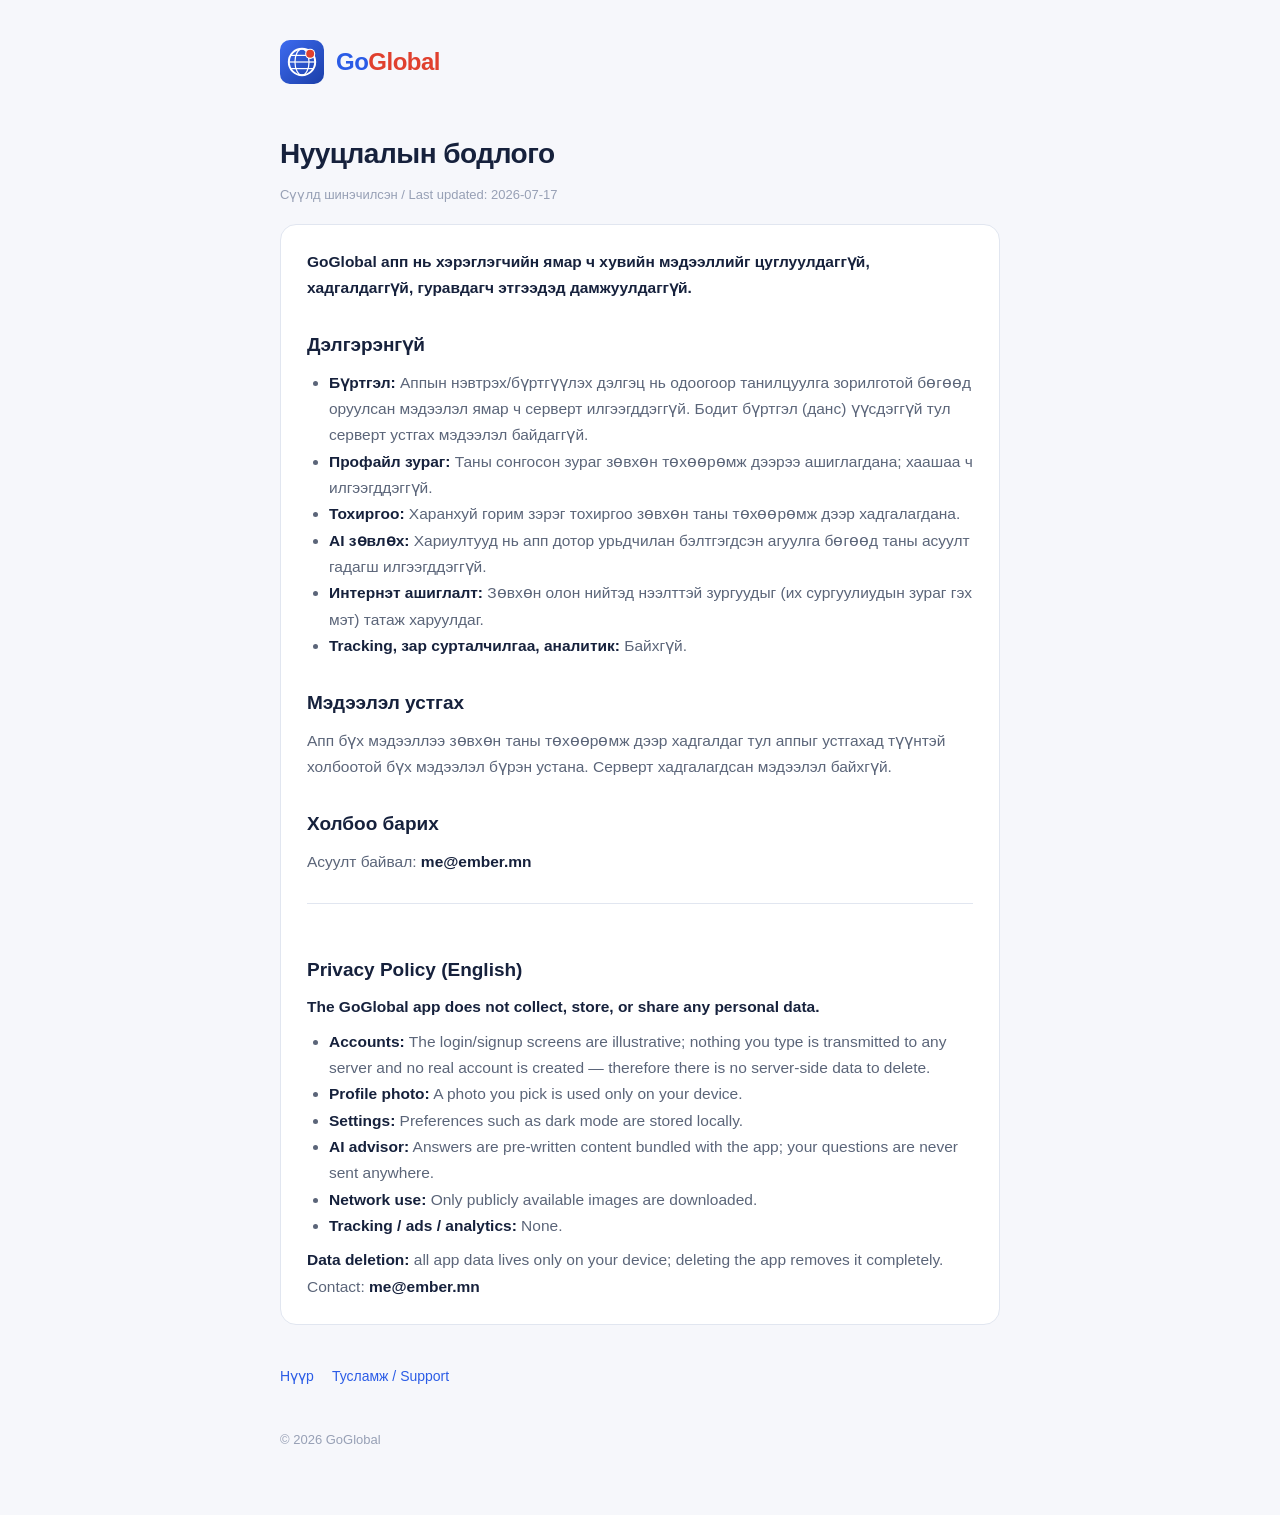
==== privacy.html @ 35413bd4 "GoGlobal site: privacy policy, support, landing page" ====
<!DOCTYPE html>
<html lang="mn">
<head>
<meta charset="utf-8">
<meta name="viewport" content="width=device-width, initial-scale=1">
<title>GoGlobal — Нууцлалын бодлого / Privacy Policy</title>
<link rel="stylesheet" href="style.css">
<link rel="icon" href="logo.svg">
</head>
<body>
<div class="wrap">
  <header><a href="index.html"><img src="logo.svg" alt="GoGlobal" width="44" height="44">
    <span class="wordmark"><span class="go">Go</span><span class="global">Global</span></span></a>
  </header>

  <h1>Нууцлалын бодлого</h1>
  <p class="date">Сүүлд шинэчилсэн / Last updated: 2026-07-17</p>

  <div class="card">
    <p><strong>GoGlobal апп нь хэрэглэгчийн ямар ч хувийн мэдээллийг цуглуулдаггүй,
    хадгалдаггүй, гуравдагч этгээдэд дамжуулдаггүй.</strong></p>
    <h2>Дэлгэрэнгүй</h2>
    <ul>
      <li><strong>Бүртгэл:</strong> Аппын нэвтрэх/бүртгүүлэх дэлгэц нь одоогоор танилцуулга
        зорилготой бөгөөд оруулсан мэдээлэл ямар ч серверт илгээгддэггүй. Бодит бүртгэл
        (данс) үүсдэггүй тул серверт устгах мэдээлэл байдаггүй.</li>
      <li><strong>Профайл зураг:</strong> Таны сонгосон зураг зөвхөн төхөөрөмж дээрээ
        ашиглагдана; хаашаа ч илгээгддэггүй.</li>
      <li><strong>Тохиргоо:</strong> Харанхуй горим зэрэг тохиргоо зөвхөн таны төхөөрөмж
        дээр хадгалагдана.</li>
      <li><strong>AI зөвлөх:</strong> Хариултууд нь апп дотор урьдчилан бэлтгэгдсэн агуулга
        бөгөөд таны асуулт гадагш илгээгддэггүй.</li>
      <li><strong>Интернэт ашиглалт:</strong> Зөвхөн олон нийтэд нээлттэй зургуудыг
        (их сургуулиудын зураг гэх мэт) татаж харуулдаг.</li>
      <li><strong>Tracking, зар сурталчилгаа, аналитик:</strong> Байхгүй.</li>
    </ul>
    <h2>Мэдээлэл устгах</h2>
    <p>Апп бүх мэдээллээ зөвхөн таны төхөөрөмж дээр хадгалдаг тул аппыг устгахад
    түүнтэй холбоотой бүх мэдээлэл бүрэн устана. Серверт хадгалагдсан мэдээлэл байхгүй.</p>
    <h2>Холбоо барих</h2>
    <p>Асуулт байвал: <strong>me@ember.mn</strong></p>

    <div class="en">
      <h2>Privacy Policy (English)</h2>
      <p><strong>The GoGlobal app does not collect, store, or share any personal data.</strong></p>
      <ul>
        <li><strong>Accounts:</strong> The login/signup screens are illustrative; nothing you
          type is transmitted to any server and no real account is created — therefore there
          is no server-side data to delete.</li>
        <li><strong>Profile photo:</strong> A photo you pick is used only on your device.</li>
        <li><strong>Settings:</strong> Preferences such as dark mode are stored locally.</li>
        <li><strong>AI advisor:</strong> Answers are pre-written content bundled with the app;
          your questions are never sent anywhere.</li>
        <li><strong>Network use:</strong> Only publicly available images are downloaded.</li>
        <li><strong>Tracking / ads / analytics:</strong> None.</li>
      </ul>
      <p><strong>Data deletion:</strong> all app data lives only on your device; deleting the
      app removes it completely. Contact: <strong>me@ember.mn</strong></p>
    </div>
  </div>

  <nav><a href="index.html">Нүүр</a><a href="support.html">Тусламж / Support</a></nav>
  <footer>© 2026 GoGlobal</footer>
</div>
</body>
</html>
---- style.css ----
:root { --blue: #2b5ce6; --dark: #16213c; --muted: #5b6579; --bg: #f6f7fb; }
* { margin: 0; padding: 0; box-sizing: border-box; }
body { font-family: -apple-system, BlinkMacSystemFont, "Segoe UI", Roboto, "Noto Sans", sans-serif;
  background: var(--bg); color: var(--dark); line-height: 1.7; }
.wrap { max-width: 760px; margin: 0 auto; padding: 32px 20px 64px; }
header { display: flex; align-items: center; gap: 12px; padding: 8px 0 28px; }
header a { display: flex; align-items: center; gap: 12px; text-decoration: none; }
.wordmark { font-size: 24px; font-weight: 800; letter-spacing: -0.5px; }
.wordmark .go { color: var(--blue); } .wordmark .global { color: #e0402e; }
h1 { font-size: 28px; margin: 18px 0 6px; letter-spacing: -0.5px; }
h2 { font-size: 19px; margin: 28px 0 8px; }
p, li { color: var(--muted); font-size: 15.5px; }
ul { padding-left: 22px; margin: 8px 0; }
.card { background: #fff; border: 1px solid #e1e6f0; border-radius: 16px; padding: 24px 26px; margin-top: 18px; }
.date { font-size: 13px; color: #97a0b5; }
.en { border-top: 1px solid #e1e6f0; margin-top: 28px; padding-top: 22px; }
a.btn { display: inline-block; background: var(--blue); color: #fff; padding: 12px 22px; border-radius: 12px;
  text-decoration: none; font-weight: 700; margin-top: 14px; }
nav { margin-top: 40px; font-size: 14px; }
nav a { color: var(--blue); text-decoration: none; margin-right: 18px; }
footer { margin-top: 40px; font-size: 13px; color: #97a0b5; }
strong { color: var(--dark); }
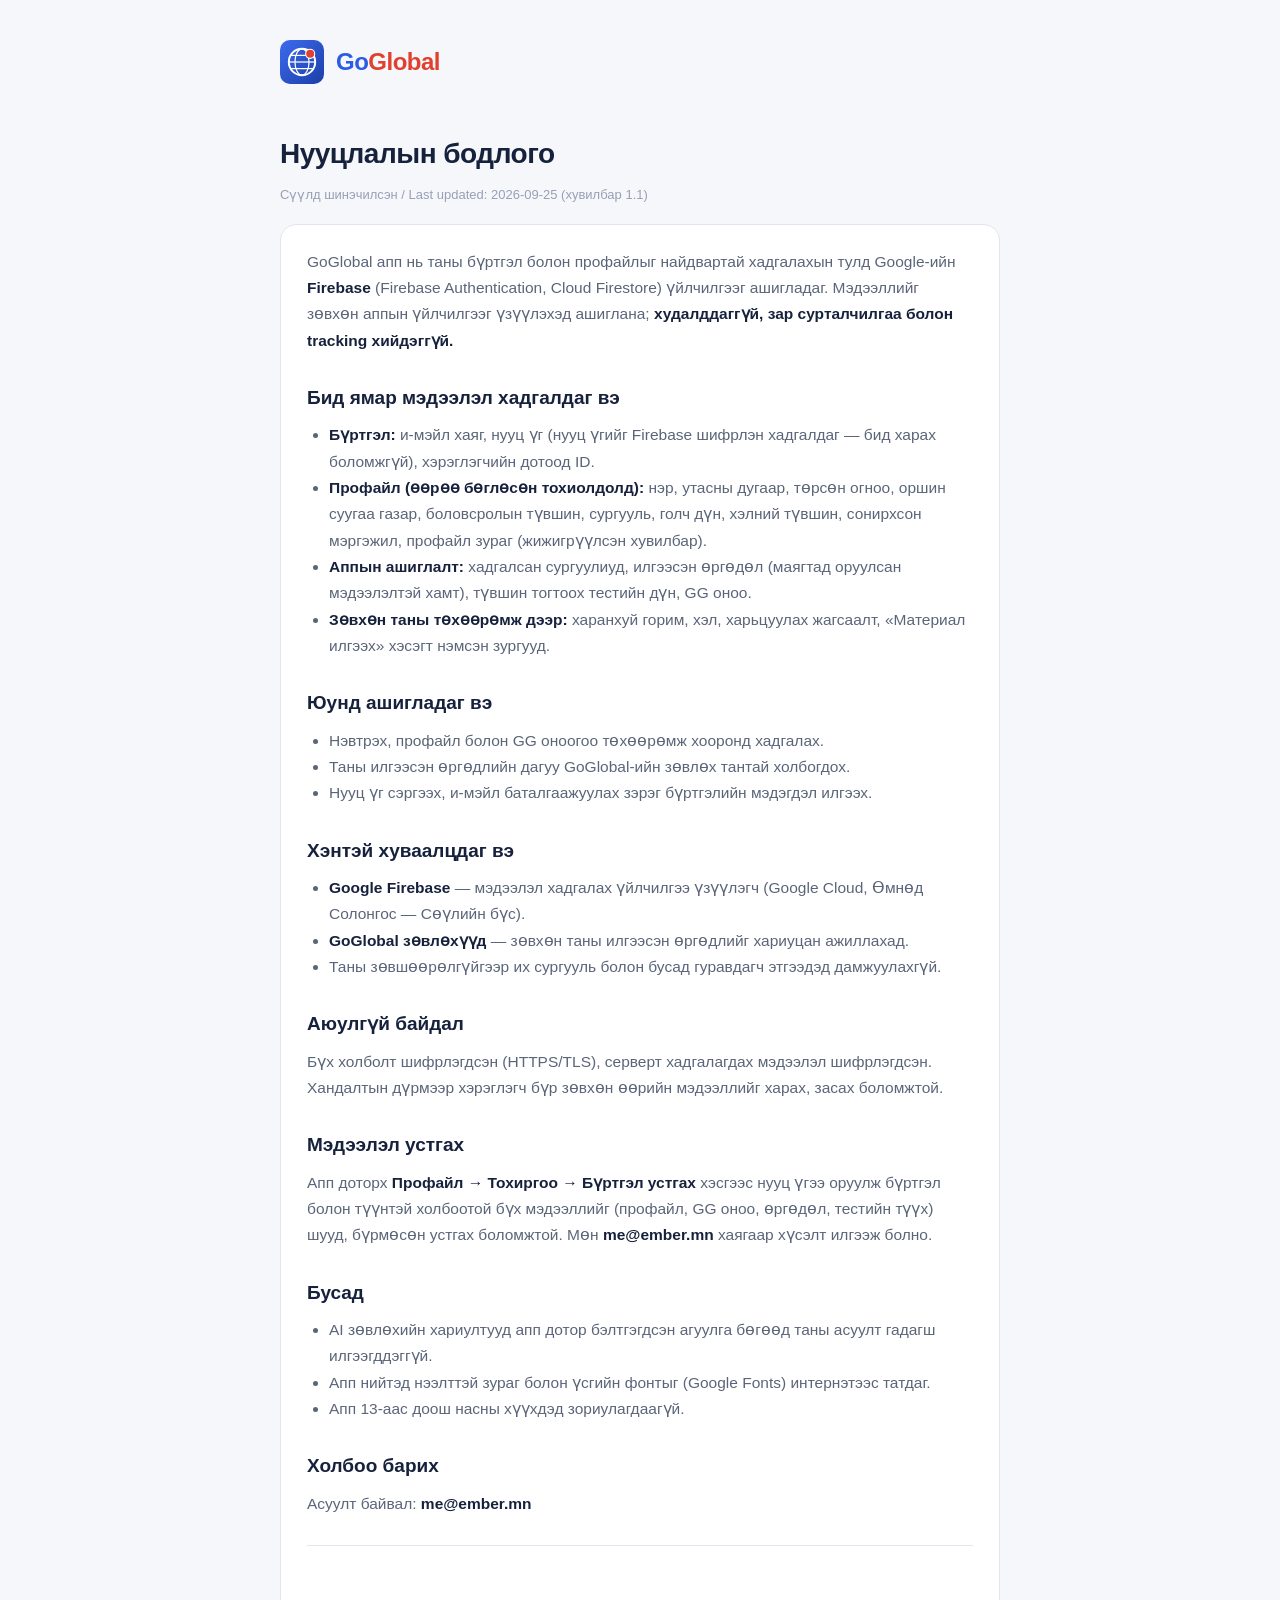
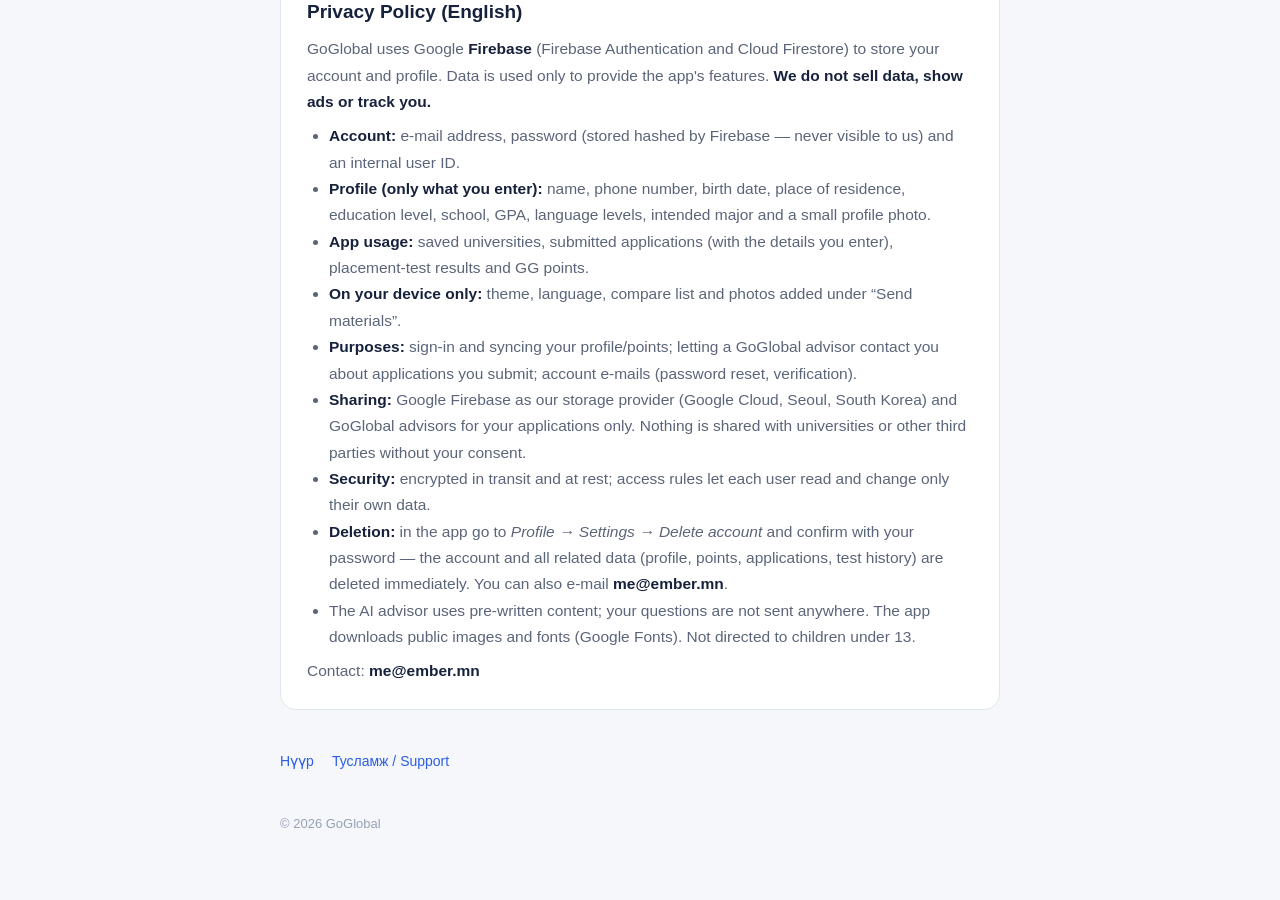
==== commit a2dfabe9: "Privacy policy v1.1" ====
--- a/privacy.html
+++ b/privacy.html
@@ -14,48 +14,97 @@
   </header>
 
   <h1>Нууцлалын бодлого</h1>
-  <p class="date">Сүүлд шинэчилсэн / Last updated: 2026-07-17</p>
+  <p class="date">Сүүлд шинэчилсэн / Last updated: 2026-09-25 (хувилбар 1.1)</p>
 
   <div class="card">
-    <p><strong>GoGlobal апп нь хэрэглэгчийн ямар ч хувийн мэдээллийг цуглуулдаггүй,
-    хадгалдаггүй, гуравдагч этгээдэд дамжуулдаггүй.</strong></p>
-    <h2>Дэлгэрэнгүй</h2>
+    <p>GoGlobal апп нь таны бүртгэл болон профайлыг найдвартай хадгалахын тулд
+    Google-ийн <strong>Firebase</strong> (Firebase Authentication, Cloud Firestore)
+    үйлчилгээг ашигладаг. Мэдээллийг зөвхөн аппын үйлчилгээг үзүүлэхэд ашиглана;
+    <strong>худалддаггүй, зар сурталчилгаа болон tracking хийдэггүй.</strong></p>
+
+    <h2>Бид ямар мэдээлэл хадгалдаг вэ</h2>
     <ul>
-      <li><strong>Бүртгэл:</strong> Аппын нэвтрэх/бүртгүүлэх дэлгэц нь одоогоор танилцуулга
-        зорилготой бөгөөд оруулсан мэдээлэл ямар ч серверт илгээгддэггүй. Бодит бүртгэл
-        (данс) үүсдэггүй тул серверт устгах мэдээлэл байдаггүй.</li>
-      <li><strong>Профайл зураг:</strong> Таны сонгосон зураг зөвхөн төхөөрөмж дээрээ
-        ашиглагдана; хаашаа ч илгээгддэггүй.</li>
-      <li><strong>Тохиргоо:</strong> Харанхуй горим зэрэг тохиргоо зөвхөн таны төхөөрөмж
-        дээр хадгалагдана.</li>
-      <li><strong>AI зөвлөх:</strong> Хариултууд нь апп дотор урьдчилан бэлтгэгдсэн агуулга
-        бөгөөд таны асуулт гадагш илгээгддэггүй.</li>
-      <li><strong>Интернэт ашиглалт:</strong> Зөвхөн олон нийтэд нээлттэй зургуудыг
-        (их сургуулиудын зураг гэх мэт) татаж харуулдаг.</li>
-      <li><strong>Tracking, зар сурталчилгаа, аналитик:</strong> Байхгүй.</li>
+      <li><strong>Бүртгэл:</strong> и-мэйл хаяг, нууц үг (нууц үгийг Firebase шифрлэн
+        хадгалдаг — бид харах боломжгүй), хэрэглэгчийн дотоод ID.</li>
+      <li><strong>Профайл (өөрөө бөглөсөн тохиолдолд):</strong> нэр, утасны дугаар, төрсөн
+        огноо, оршин суугаа газар, боловсролын түвшин, сургууль, голч дүн, хэлний түвшин,
+        сонирхсон мэргэжил, профайл зураг (жижигрүүлсэн хувилбар).</li>
+      <li><strong>Аппын ашиглалт:</strong> хадгалсан сургуулиуд, илгээсэн өргөдөл (маягтад
+        оруулсан мэдээлэлтэй хамт), түвшин тогтоох тестийн дүн, GG оноо.</li>
+      <li><strong>Зөвхөн таны төхөөрөмж дээр:</strong> харанхуй горим, хэл, харьцуулах
+        жагсаалт, «Материал илгээх» хэсэгт нэмсэн зургууд.</li>
     </ul>
+
+    <h2>Юунд ашигладаг вэ</h2>
+    <ul>
+      <li>Нэвтрэх, профайл болон GG оноогоо төхөөрөмж хооронд хадгалах.</li>
+      <li>Таны илгээсэн өргөдлийн дагуу GoGlobal-ийн зөвлөх тантай холбогдох.</li>
+      <li>Нууц үг сэргээх, и-мэйл баталгаажуулах зэрэг бүртгэлийн мэдэгдэл илгээх.</li>
+    </ul>
+
+    <h2>Хэнтэй хуваалцдаг вэ</h2>
+    <ul>
+      <li><strong>Google Firebase</strong> — мэдээлэл хадгалах үйлчилгээ үзүүлэгч
+        (Google Cloud, Өмнөд Солонгос — Сөүлийн бүс).</li>
+      <li><strong>GoGlobal зөвлөхүүд</strong> — зөвхөн таны илгээсэн өргөдлийг хариуцан
+        ажиллахад.</li>
+      <li>Таны зөвшөөрөлгүйгээр их сургууль болон бусад гуравдагч этгээдэд
+        дамжуулахгүй.</li>
+    </ul>
+
+    <h2>Аюулгүй байдал</h2>
+    <p>Бүх холболт шифрлэгдсэн (HTTPS/TLS), серверт хадгалагдах мэдээлэл шифрлэгдсэн.
+    Хандалтын дүрмээр хэрэглэгч бүр зөвхөн өөрийн мэдээллийг харах, засах боломжтой.</p>
+
     <h2>Мэдээлэл устгах</h2>
-    <p>Апп бүх мэдээллээ зөвхөн таны төхөөрөмж дээр хадгалдаг тул аппыг устгахад
-    түүнтэй холбоотой бүх мэдээлэл бүрэн устана. Серверт хадгалагдсан мэдээлэл байхгүй.</p>
+    <p>Апп доторх <strong>Профайл → Тохиргоо → Бүртгэл устгах</strong> хэсгээс нууц
+    үгээ оруулж бүртгэл болон түүнтэй холбоотой бүх мэдээллийг (профайл, GG оноо,
+    өргөдөл, тестийн түүх) шууд, бүрмөсөн устгах боломжтой. Мөн <strong>me@ember.mn</strong>
+    хаягаар хүсэлт илгээж болно.</p>
+
+    <h2>Бусад</h2>
+    <ul>
+      <li>AI зөвлөхийн хариултууд апп дотор бэлтгэгдсэн агуулга бөгөөд таны асуулт гадагш
+        илгээгддэггүй.</li>
+      <li>Апп нийтэд нээлттэй зураг болон үсгийн фонтыг (Google Fonts) интернэтээс татдаг.</li>
+      <li>Апп 13-аас доош насны хүүхдэд зориулагдаагүй.</li>
+    </ul>
+
     <h2>Холбоо барих</h2>
     <p>Асуулт байвал: <strong>me@ember.mn</strong></p>
 
     <div class="en">
       <h2>Privacy Policy (English)</h2>
-      <p><strong>The GoGlobal app does not collect, store, or share any personal data.</strong></p>
+      <p>GoGlobal uses Google <strong>Firebase</strong> (Firebase Authentication and Cloud
+      Firestore) to store your account and profile. Data is used only to provide the app's
+      features. <strong>We do not sell data, show ads or track you.</strong></p>
       <ul>
-        <li><strong>Accounts:</strong> The login/signup screens are illustrative; nothing you
-          type is transmitted to any server and no real account is created — therefore there
-          is no server-side data to delete.</li>
-        <li><strong>Profile photo:</strong> A photo you pick is used only on your device.</li>
-        <li><strong>Settings:</strong> Preferences such as dark mode are stored locally.</li>
-        <li><strong>AI advisor:</strong> Answers are pre-written content bundled with the app;
-          your questions are never sent anywhere.</li>
-        <li><strong>Network use:</strong> Only publicly available images are downloaded.</li>
-        <li><strong>Tracking / ads / analytics:</strong> None.</li>
+        <li><strong>Account:</strong> e-mail address, password (stored hashed by Firebase —
+          never visible to us) and an internal user ID.</li>
+        <li><strong>Profile (only what you enter):</strong> name, phone number, birth date,
+          place of residence, education level, school, GPA, language levels, intended major
+          and a small profile photo.</li>
+        <li><strong>App usage:</strong> saved universities, submitted applications (with the
+          details you enter), placement-test results and GG points.</li>
+        <li><strong>On your device only:</strong> theme, language, compare list and photos
+          added under “Send materials”.</li>
+        <li><strong>Purposes:</strong> sign-in and syncing your profile/points; letting a
+          GoGlobal advisor contact you about applications you submit; account e-mails
+          (password reset, verification).</li>
+        <li><strong>Sharing:</strong> Google Firebase as our storage provider (Google Cloud,
+          Seoul, South Korea) and GoGlobal advisors for your applications only. Nothing is
+          shared with universities or other third parties without your consent.</li>
+        <li><strong>Security:</strong> encrypted in transit and at rest; access rules let each
+          user read and change only their own data.</li>
+        <li><strong>Deletion:</strong> in the app go to <em>Profile → Settings → Delete
+          account</em> and confirm with your password — the account and all related data
+          (profile, points, applications, test history) are deleted immediately. You can
+          also e-mail <strong>me@ember.mn</strong>.</li>
+        <li>The AI advisor uses pre-written content; your questions are not sent anywhere.
+          The app downloads public images and fonts (Google Fonts). Not directed to children
+          under 13.</li>
       </ul>
-      <p><strong>Data deletion:</strong> all app data lives only on your device; deleting the
-      app removes it completely. Contact: <strong>me@ember.mn</strong></p>
+      <p>Contact: <strong>me@ember.mn</strong></p>
     </div>
   </div>
 
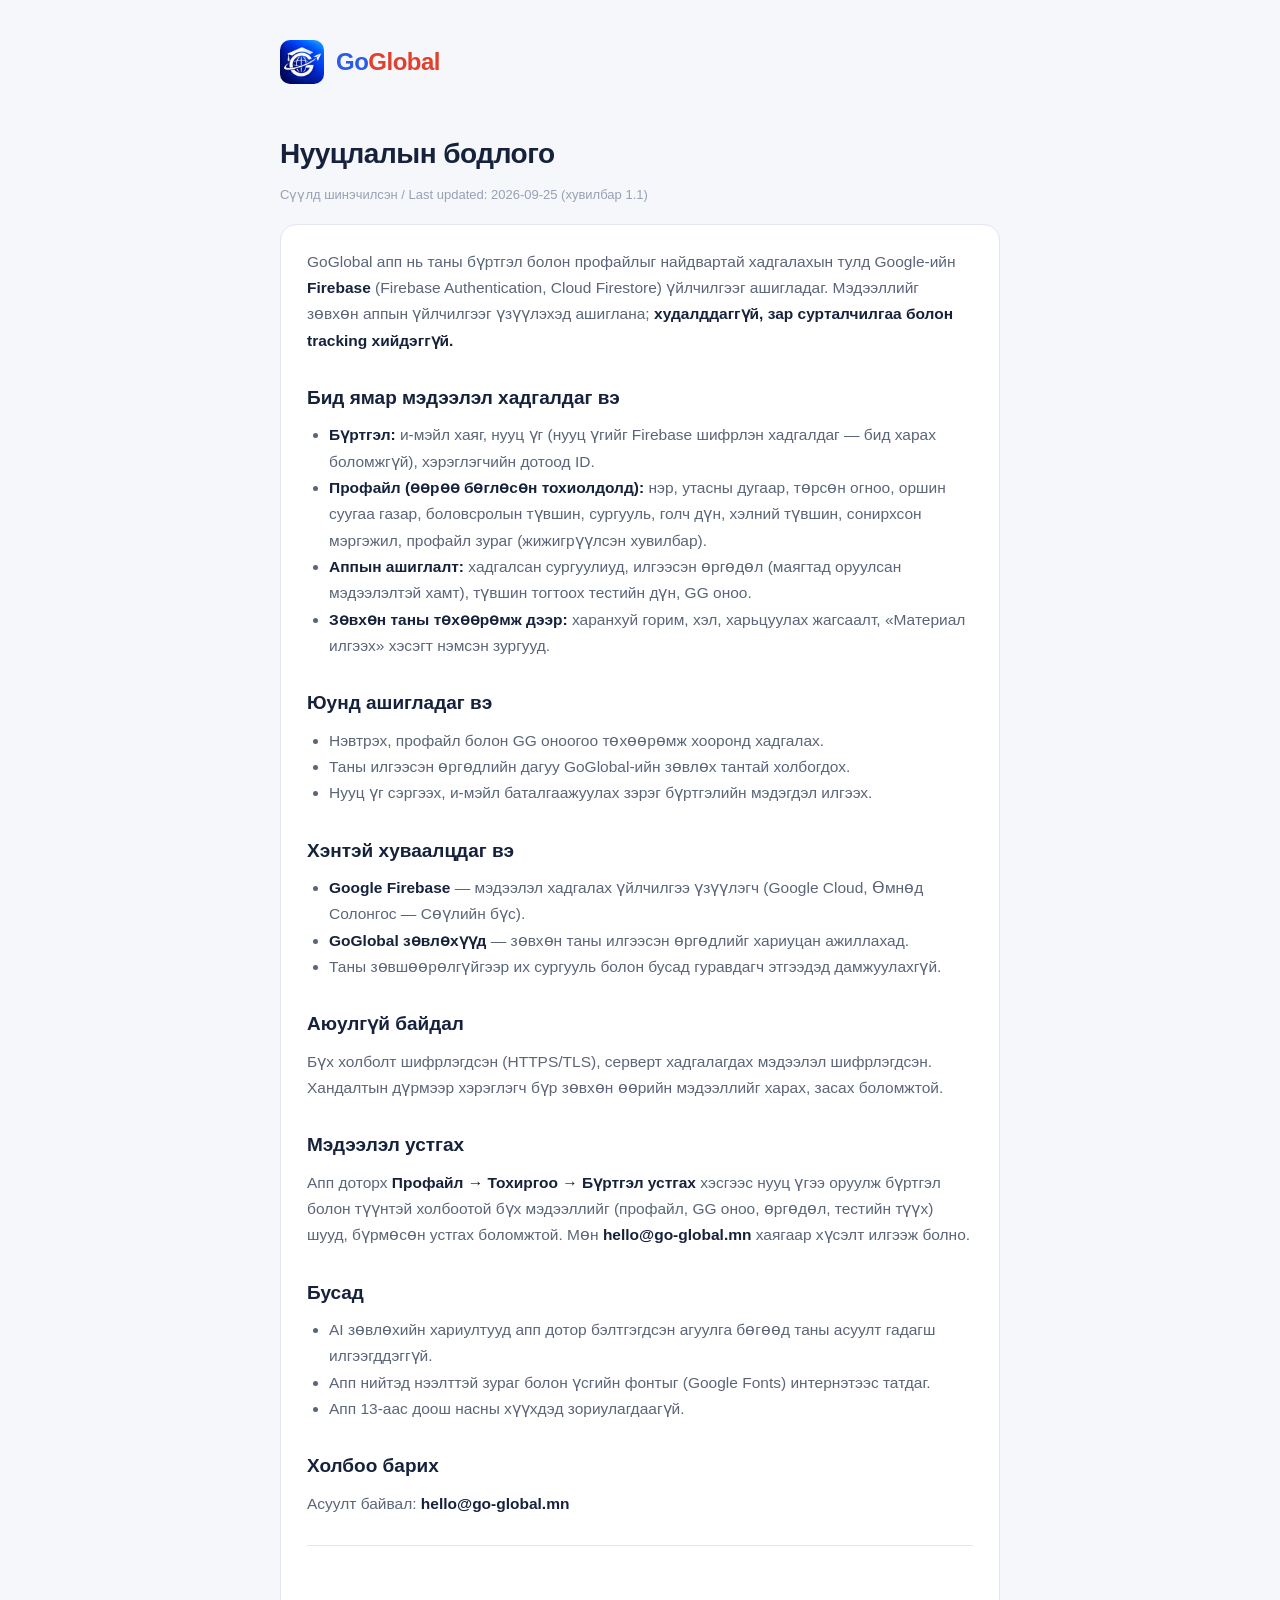
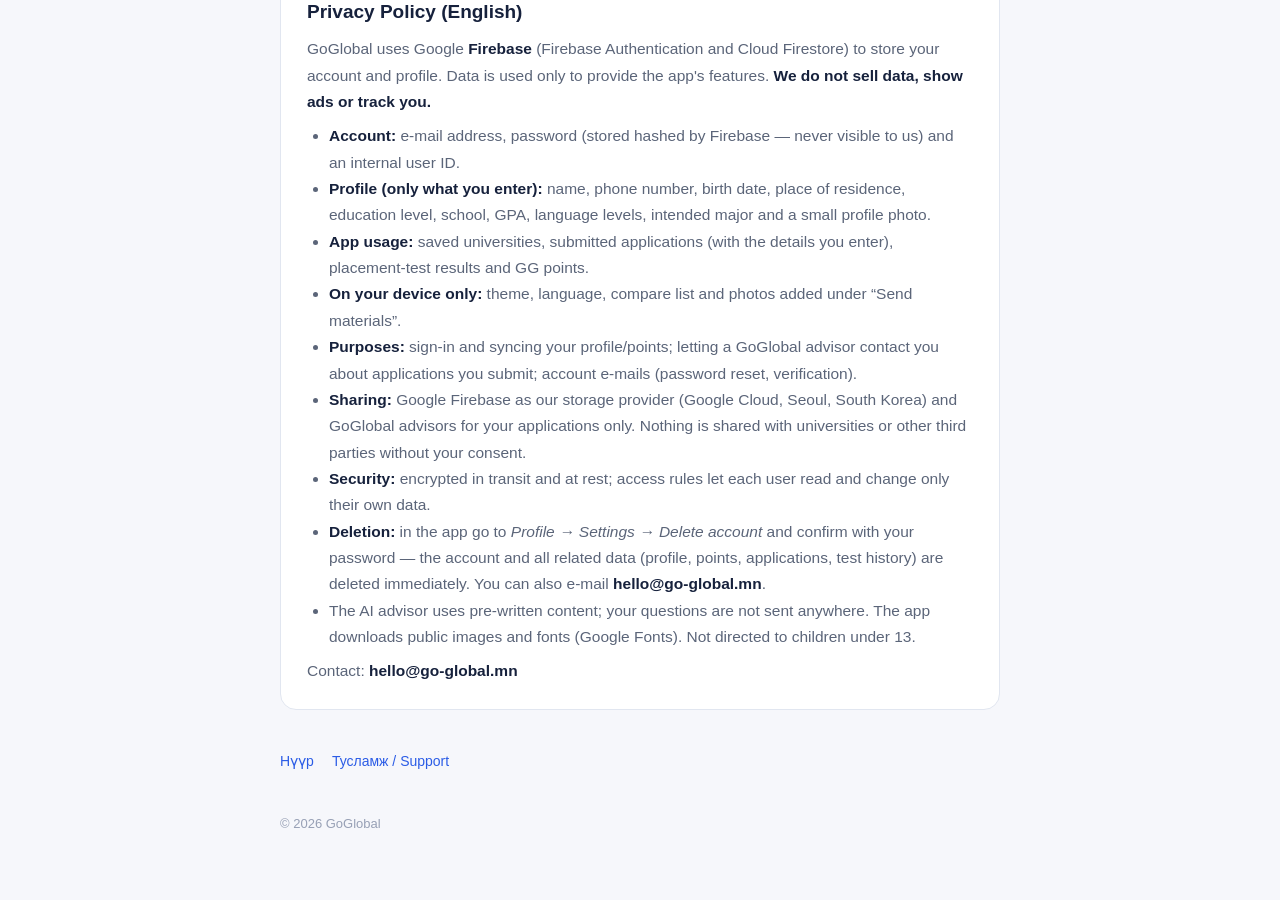
==== commit cde89747: "Update support contact and branding" ====
--- a/privacy.html
+++ b/privacy.html
@@ -5,11 +5,11 @@
 <meta name="viewport" content="width=device-width, initial-scale=1">
 <title>GoGlobal — Нууцлалын бодлого / Privacy Policy</title>
 <link rel="stylesheet" href="style.css">
-<link rel="icon" href="logo.svg">
+<link rel="icon" href="logo.webp">
 </head>
 <body>
 <div class="wrap">
-  <header><a href="index.html"><img src="logo.svg" alt="GoGlobal" width="44" height="44">
+  <header><a href="index.html"><img src="logo.webp" alt="GoGlobal" width="44" height="44" style="border-radius:10px">
     <span class="wordmark"><span class="go">Go</span><span class="global">Global</span></span></a>
   </header>
 
@@ -59,7 +59,7 @@
     <h2>Мэдээлэл устгах</h2>
     <p>Апп доторх <strong>Профайл → Тохиргоо → Бүртгэл устгах</strong> хэсгээс нууц
     үгээ оруулж бүртгэл болон түүнтэй холбоотой бүх мэдээллийг (профайл, GG оноо,
-    өргөдөл, тестийн түүх) шууд, бүрмөсөн устгах боломжтой. Мөн <strong>me@ember.mn</strong>
+    өргөдөл, тестийн түүх) шууд, бүрмөсөн устгах боломжтой. Мөн <strong>hello@go-global.mn</strong>
     хаягаар хүсэлт илгээж болно.</p>
 
     <h2>Бусад</h2>
@@ -71,7 +71,7 @@
     </ul>
 
     <h2>Холбоо барих</h2>
-    <p>Асуулт байвал: <strong>me@ember.mn</strong></p>
+    <p>Асуулт байвал: <strong>hello@go-global.mn</strong></p>
 
     <div class="en">
       <h2>Privacy Policy (English)</h2>
@@ -99,12 +99,12 @@
         <li><strong>Deletion:</strong> in the app go to <em>Profile → Settings → Delete
           account</em> and confirm with your password — the account and all related data
           (profile, points, applications, test history) are deleted immediately. You can
-          also e-mail <strong>me@ember.mn</strong>.</li>
+          also e-mail <strong>hello@go-global.mn</strong>.</li>
         <li>The AI advisor uses pre-written content; your questions are not sent anywhere.
           The app downloads public images and fonts (Google Fonts). Not directed to children
           under 13.</li>
       </ul>
-      <p>Contact: <strong>me@ember.mn</strong></p>
+      <p>Contact: <strong>hello@go-global.mn</strong></p>
     </div>
   </div>
 
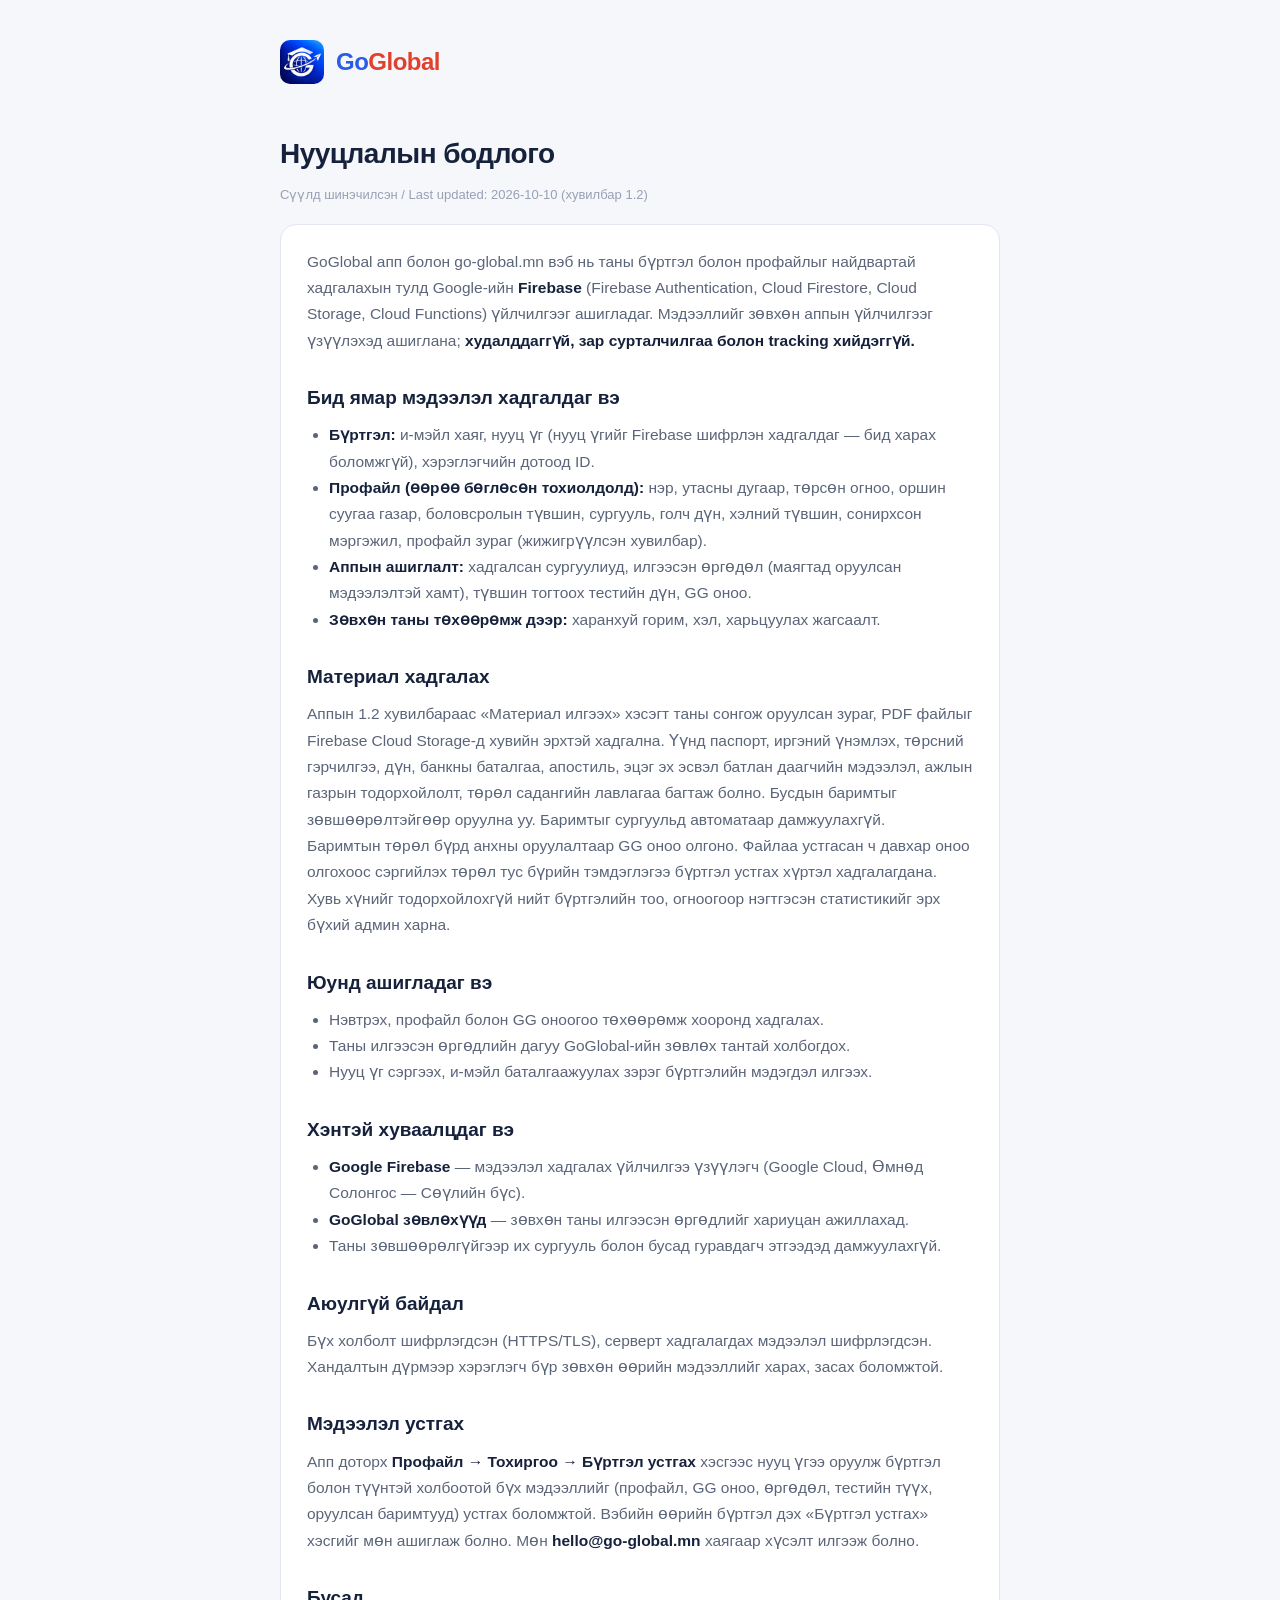
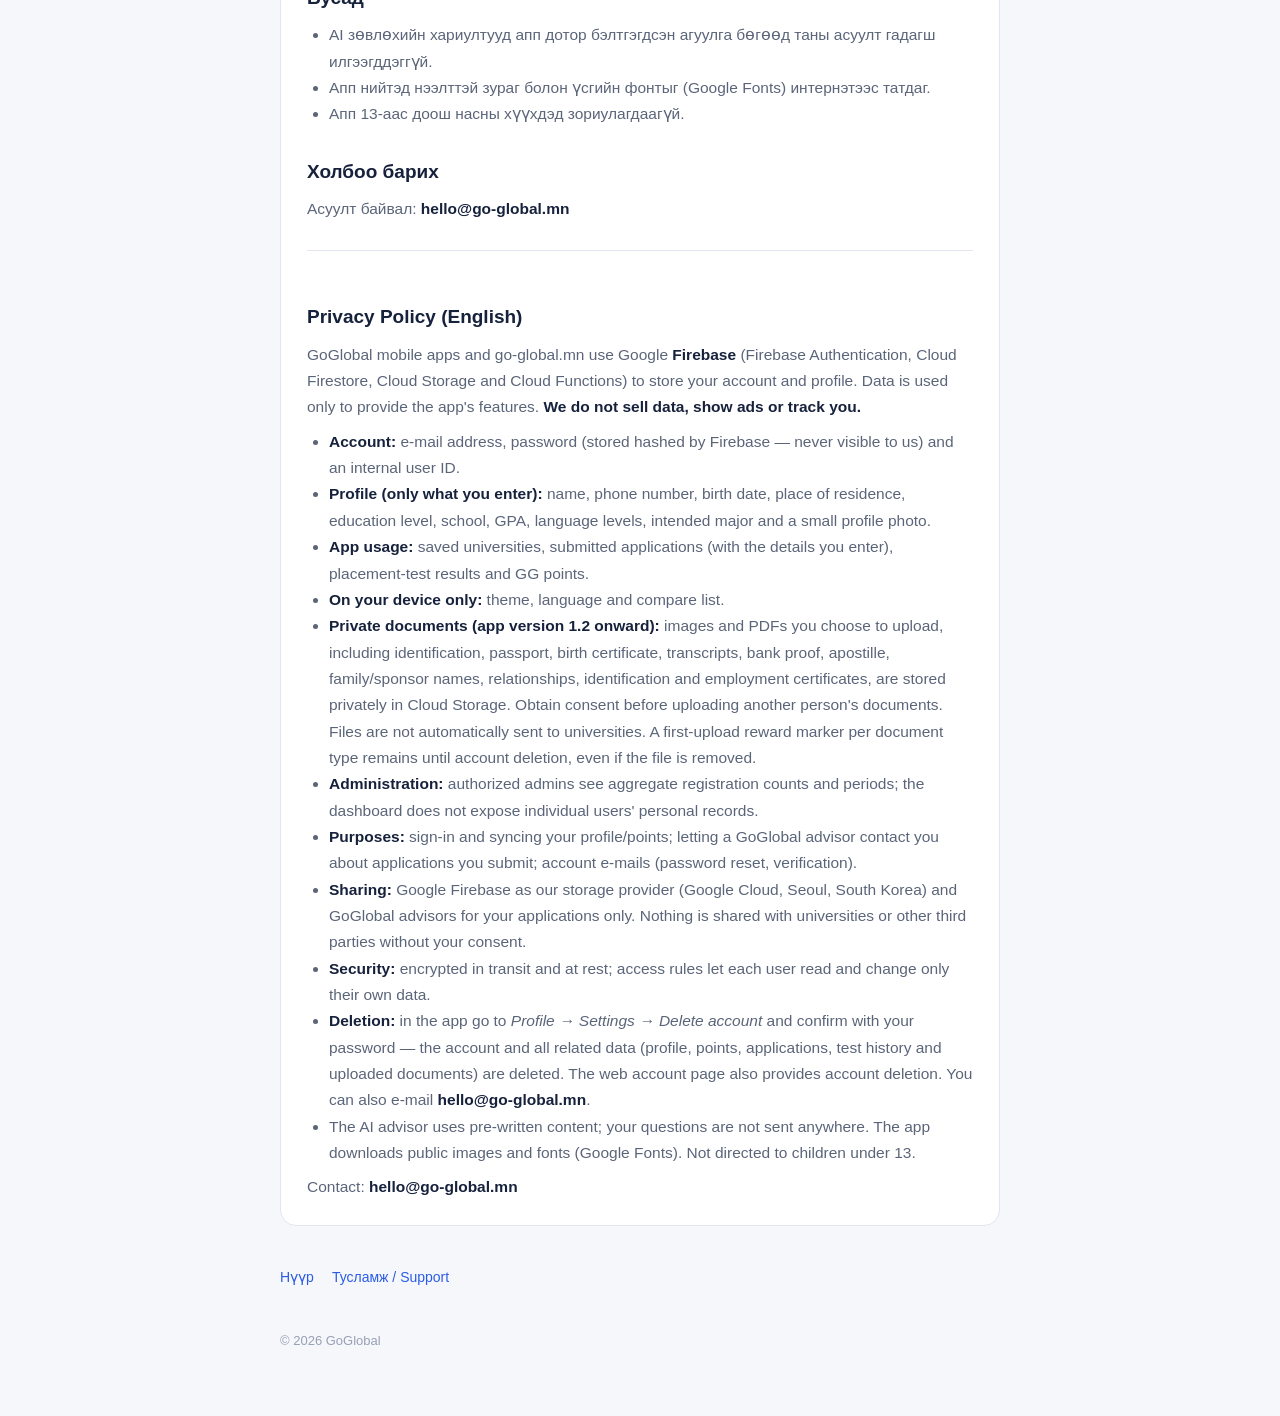
==== commit 78691249: "Document shared web accounts and private document handling for version 1.2" ====
--- a/privacy.html
+++ b/privacy.html
@@ -14,11 +14,11 @@
   </header>
 
   <h1>Нууцлалын бодлого</h1>
-  <p class="date">Сүүлд шинэчилсэн / Last updated: 2026-09-25 (хувилбар 1.1)</p>
+  <p class="date">Сүүлд шинэчилсэн / Last updated: 2026-10-10 (хувилбар 1.2)</p>
 
   <div class="card">
-    <p>GoGlobal апп нь таны бүртгэл болон профайлыг найдвартай хадгалахын тулд
-    Google-ийн <strong>Firebase</strong> (Firebase Authentication, Cloud Firestore)
+    <p>GoGlobal апп болон go-global.mn вэб нь таны бүртгэл болон профайлыг найдвартай хадгалахын тулд
+    Google-ийн <strong>Firebase</strong> (Firebase Authentication, Cloud Firestore, Cloud Storage, Cloud Functions)
     үйлчилгээг ашигладаг. Мэдээллийг зөвхөн аппын үйлчилгээг үзүүлэхэд ашиглана;
     <strong>худалддаггүй, зар сурталчилгаа болон tracking хийдэггүй.</strong></p>
 
@@ -32,8 +32,19 @@
       <li><strong>Аппын ашиглалт:</strong> хадгалсан сургуулиуд, илгээсэн өргөдөл (маягтад
         оруулсан мэдээлэлтэй хамт), түвшин тогтоох тестийн дүн, GG оноо.</li>
       <li><strong>Зөвхөн таны төхөөрөмж дээр:</strong> харанхуй горим, хэл, харьцуулах
-        жагсаалт, «Материал илгээх» хэсэгт нэмсэн зургууд.</li>
+        жагсаалт.</li>
     </ul>
+
+    <h2>Материал хадгалах</h2>
+    <p>Аппын 1.2 хувилбараас «Материал илгээх» хэсэгт таны сонгож оруулсан зураг, PDF файлыг Firebase Cloud Storage-д
+    хувийн эрхтэй хадгална. Үүнд паспорт, иргэний үнэмлэх, төрсний гэрчилгээ, дүн,
+    банкны баталгаа, апостиль, эцэг эх эсвэл батлан даагчийн мэдээлэл, ажлын газрын
+    тодорхойлолт, төрөл садангийн лавлагаа багтаж болно. Бусдын баримтыг зөвшөөрөлтэйгөөр
+    оруулна уу. Баримтыг сургуульд автоматаар дамжуулахгүй.</p>
+    <p>Баримтын төрөл бүрд анхны оруулалтаар GG оноо олгоно. Файлаа устгасан ч давхар
+    оноо олгохоос сэргийлэх төрөл тус бүрийн тэмдэглэгээ бүртгэл устгах хүртэл хадгалагдана.
+    Хувь хүнийг тодорхойлохгүй нийт бүртгэлийн тоо, огноогоор нэгтгэсэн статистикийг
+    эрх бүхий админ харна.</p>
 
     <h2>Юунд ашигладаг вэ</h2>
     <ul>
@@ -59,7 +70,7 @@
     <h2>Мэдээлэл устгах</h2>
     <p>Апп доторх <strong>Профайл → Тохиргоо → Бүртгэл устгах</strong> хэсгээс нууц
     үгээ оруулж бүртгэл болон түүнтэй холбоотой бүх мэдээллийг (профайл, GG оноо,
-    өргөдөл, тестийн түүх) шууд, бүрмөсөн устгах боломжтой. Мөн <strong>hello@go-global.mn</strong>
+    өргөдөл, тестийн түүх, оруулсан баримтууд) устгах боломжтой. Вэбийн өөрийн бүртгэл дэх «Бүртгэл устгах» хэсгийг мөн ашиглаж болно. Мөн <strong>hello@go-global.mn</strong>
     хаягаар хүсэлт илгээж болно.</p>
 
     <h2>Бусад</h2>
@@ -75,8 +86,7 @@
 
     <div class="en">
       <h2>Privacy Policy (English)</h2>
-      <p>GoGlobal uses Google <strong>Firebase</strong> (Firebase Authentication and Cloud
-      Firestore) to store your account and profile. Data is used only to provide the app's
+      <p>GoGlobal mobile apps and go-global.mn use Google <strong>Firebase</strong> (Firebase Authentication, Cloud Firestore, Cloud Storage and Cloud Functions) to store your account and profile. Data is used only to provide the app's
       features. <strong>We do not sell data, show ads or track you.</strong></p>
       <ul>
         <li><strong>Account:</strong> e-mail address, password (stored hashed by Firebase —
@@ -86,8 +96,14 @@
           and a small profile photo.</li>
         <li><strong>App usage:</strong> saved universities, submitted applications (with the
           details you enter), placement-test results and GG points.</li>
-        <li><strong>On your device only:</strong> theme, language, compare list and photos
-          added under “Send materials”.</li>
+        <li><strong>On your device only:</strong> theme, language and compare list.</li>
+        <li><strong>Private documents (app version 1.2 onward):</strong> images and PDFs you choose to upload, including identification,
+          passport, birth certificate, transcripts, bank proof, apostille, family/sponsor names,
+          relationships, identification and employment certificates, are stored privately in Cloud Storage.
+          Obtain consent before uploading another person's documents. Files are not automatically sent to universities.
+          A first-upload reward marker per document type remains until account deletion, even if the file is removed.</li>
+        <li><strong>Administration:</strong> authorized admins see aggregate registration counts and periods;
+          the dashboard does not expose individual users' personal records.</li>
         <li><strong>Purposes:</strong> sign-in and syncing your profile/points; letting a
           GoGlobal advisor contact you about applications you submit; account e-mails
           (password reset, verification).</li>
@@ -98,7 +114,7 @@
           user read and change only their own data.</li>
         <li><strong>Deletion:</strong> in the app go to <em>Profile → Settings → Delete
           account</em> and confirm with your password — the account and all related data
-          (profile, points, applications, test history) are deleted immediately. You can
+          (profile, points, applications, test history and uploaded documents) are deleted. The web account page also provides account deletion. You can
           also e-mail <strong>hello@go-global.mn</strong>.</li>
         <li>The AI advisor uses pre-written content; your questions are not sent anywhere.
           The app downloads public images and fonts (Google Fonts). Not directed to children
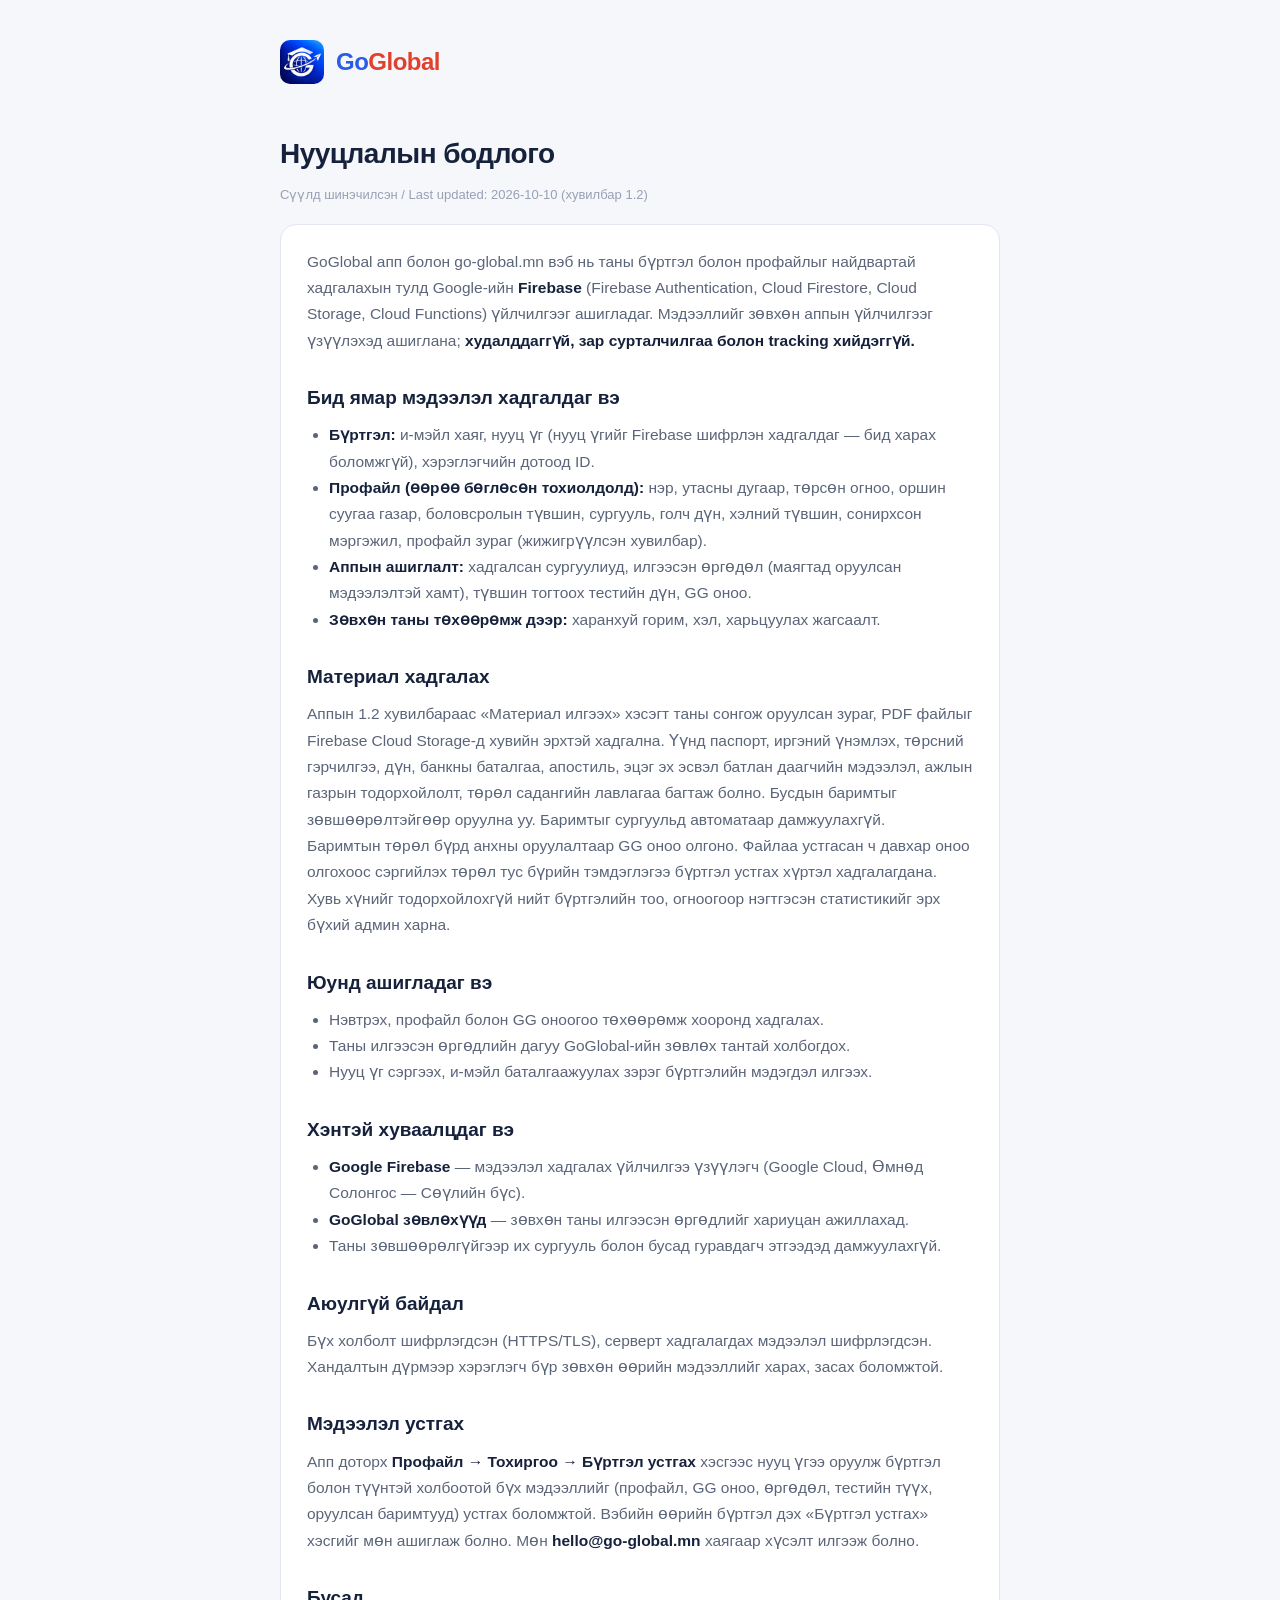
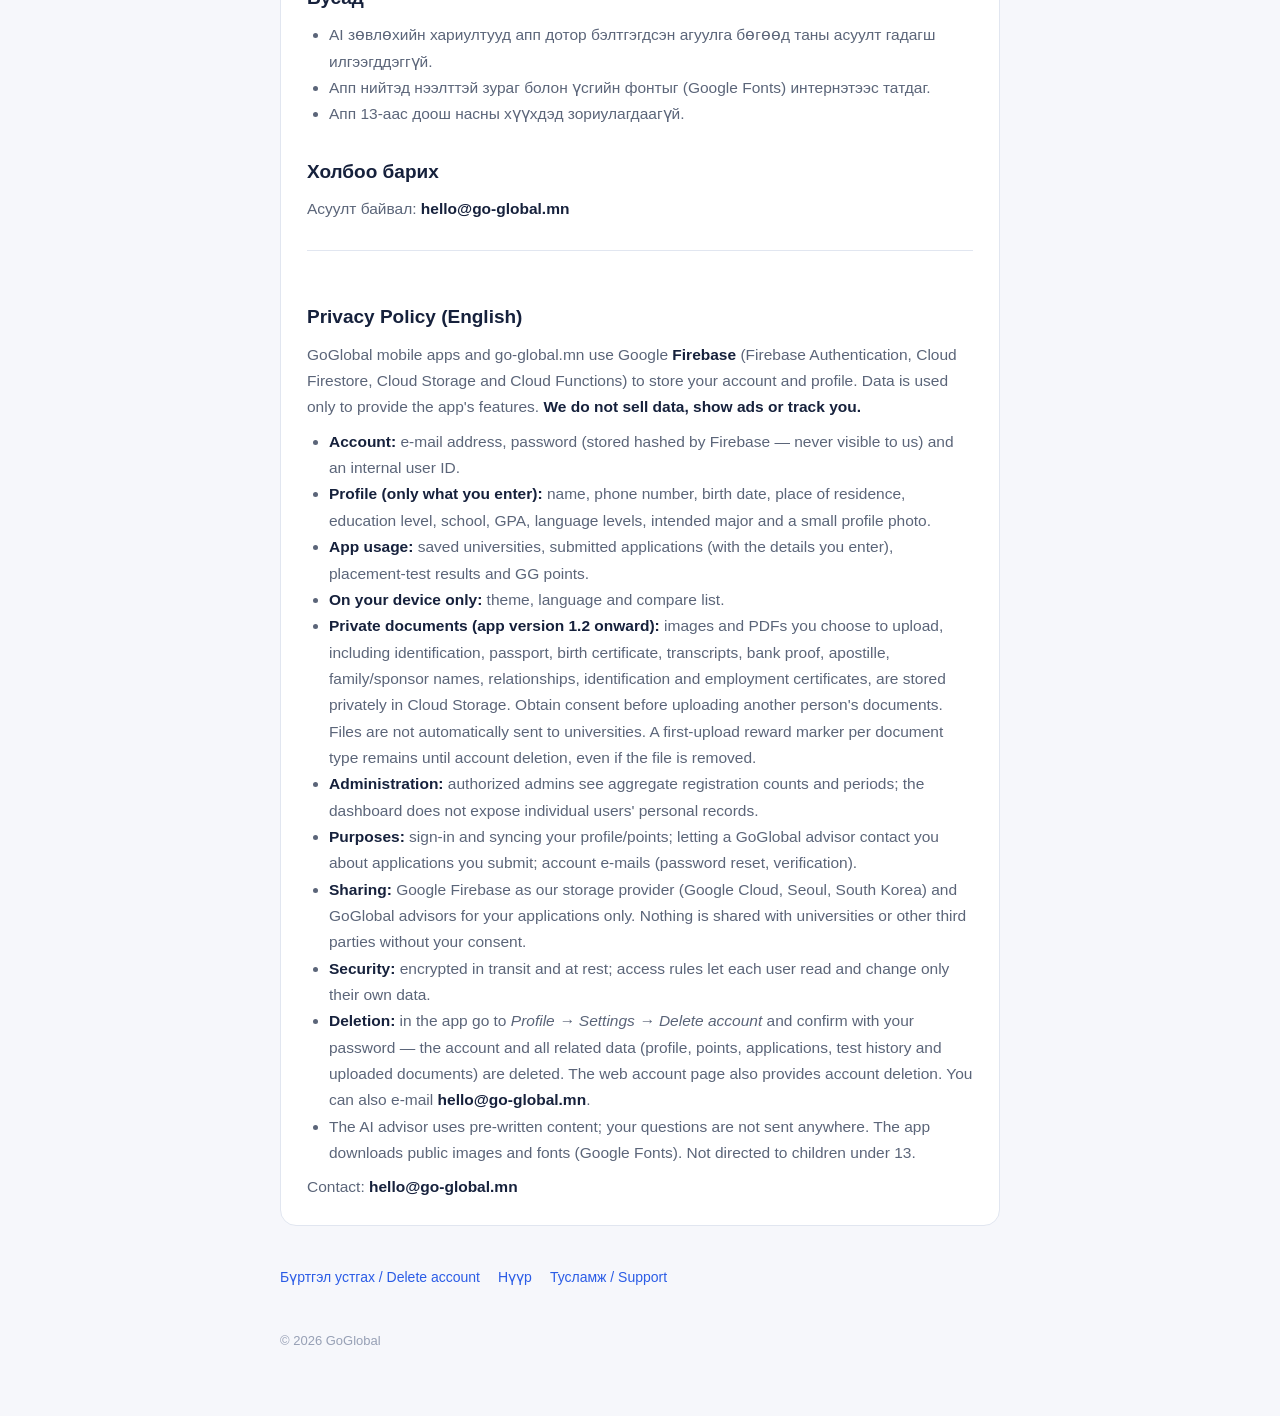
==== commit 558db3f4: "Add account and data deletion instructions for store listing" ====
--- a/privacy.html
+++ b/privacy.html
@@ -124,7 +124,7 @@
     </div>
   </div>
 
-  <nav><a href="index.html">Нүүр</a><a href="support.html">Тусламж / Support</a></nav>
+  <nav><a href="delete-account.html">Бүртгэл устгах / Delete account</a><a href="index.html">Нүүр</a><a href="support.html">Тусламж / Support</a></nav>
   <footer>© 2026 GoGlobal</footer>
 </div>
 </body>
